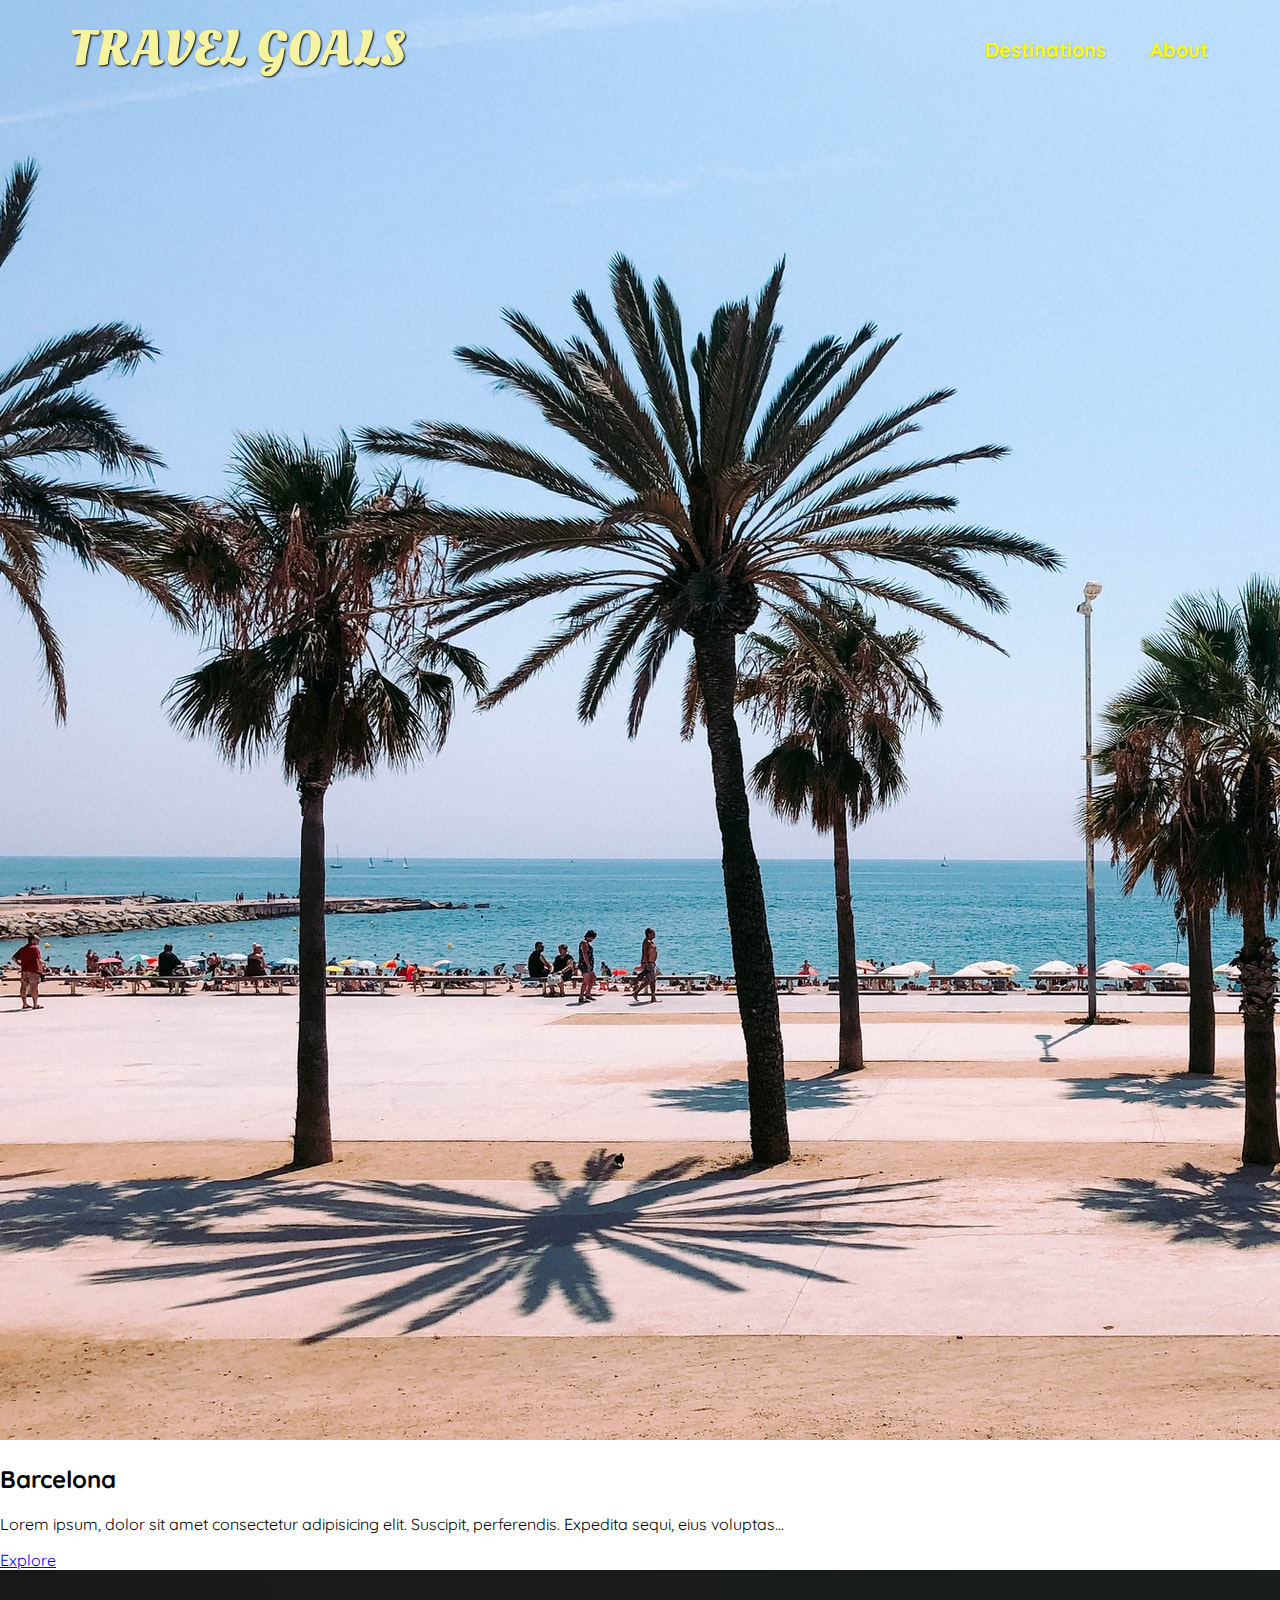
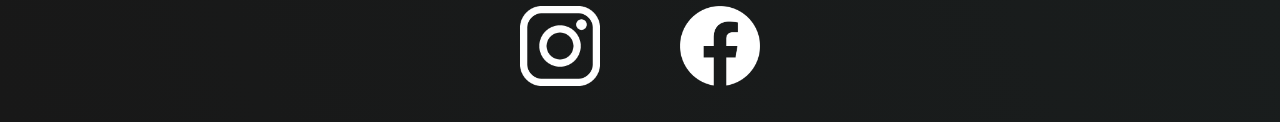
==== places.html @ 4c0e40f1 "[writing code]: adding structure of the card" ====
<!DOCTYPE html>
<html lang="en">
  <head>
    <meta charset="UTF-8" />
    <meta
      name="viewport"
      content="width=device-width, initial-scale=1.0"
      <link
      rel="preconnect"
      href="https://fonts.googleapis.com"
    />
    <link rel="preconnect" href="https://fonts.gstatic.com" crossorigin />
    <link
      href="https://fonts.googleapis.com/css2?family=Oleo+Script:wght@700&family=Quicksand:wght@300;700&family=Raleway:wght@700&display=swap"
      rel="stylesheet"
    />
    <link rel="stylesheet" href="/shared.css" />
    <link rel="stylesheet" href="/places.css" />
    <title>Travel Goals</title>
  </head>
  <body>
    <header>
      <div id="page-logo"><a href="/index.html">Travel Goals</a></div>
      <nav>
        <ul>
          <li><a href="">Destinations</a></li>
          <li><a href="">About</a></li>
        </ul>
      </nav>
    </header>
    <main>
      <ul>
        <li>
          <img src="/images/places/barcelona.jpg" alt="City of Barcelona" />
          <div class="item-content">
            <h2>Barcelona</h2>
            <p>
              Lorem ipsum, dolor sit amet consectetur adipisicing elit.
              Suscipit, perferendis. Expedita sequi, eius voluptas...
            </p>
          </div>
          <div class="actions">
            <a href="https://en.wikipedia.org/wiki/Barcelona" target="_blank"
              >Explore</a
            >
          </div>
        </li>
      </ul>
    </main>
    <footer>
      <ul>
        <li>
          <a href="https://www.instagram.com"
            ><img src="/images/icons/insta.png" alt="Instagram logo"
          /></a>
        </li>
        <li>
          <a href="https://www.facebook.com"
            ><img src="/images/icons/facebook.png" alt="Facebook logo"
          /></a>
        </li>
      </ul>
    </footer>
  </body>
</html>
---- shared.css ----
body {
  font-family: "Quicksand", sans-serif;
  margin: 0;
}

ul {
  list-style: none;
  padding: 0;
  margin: 0;
}

/* Header section start */
header {
  display: flex;
  justify-content: space-between;
  align-items: center;
  padding: 15px 60px;
  position: absolute;
  width: 100%;
  box-sizing: border-box;
}

#page-logo a {
  padding: 10px;
  font-family: "Oleo Script", sans-serif;
  color: rgb(245, 243, 160);
  font-size: 50px;
  text-decoration: none;
  text-transform: uppercase;
  text-shadow: 1px 1px 2px rgb(0, 0, 0);
}

header ul {
  display: flex;
}

header li {
  margin-left: 20px;
}

header a {
  text-decoration: none;
  color: rgb(255, 251, 0);
  font-size: 20px;
  font-weight: bold;
  padding: 12px;
  text-shadow: 1px 1px 2px rgba(0, 0, 0, 0.2);
  border-radius: 6px;
}

header a:hover {
  color: rgb(77, 77, 77);
  background-color: rgb(255, 251, 0);
}
/* Header section end */

/* Footer section start */
footer {
  background: linear-gradient(70deg, rgb(24, 24, 24), rgb(25, 29, 29));
  padding: 36px;
}

footer ul {
  display: flex;
  justify-content: center;
  align-items: center;
  /* padding: 40px; */
}

footer li {
  width: 80px;
  height: 80px;
  margin: 0 40px;
}

footer img {
  width: 100%;
  height: 100%;
}

/* Footer section end */
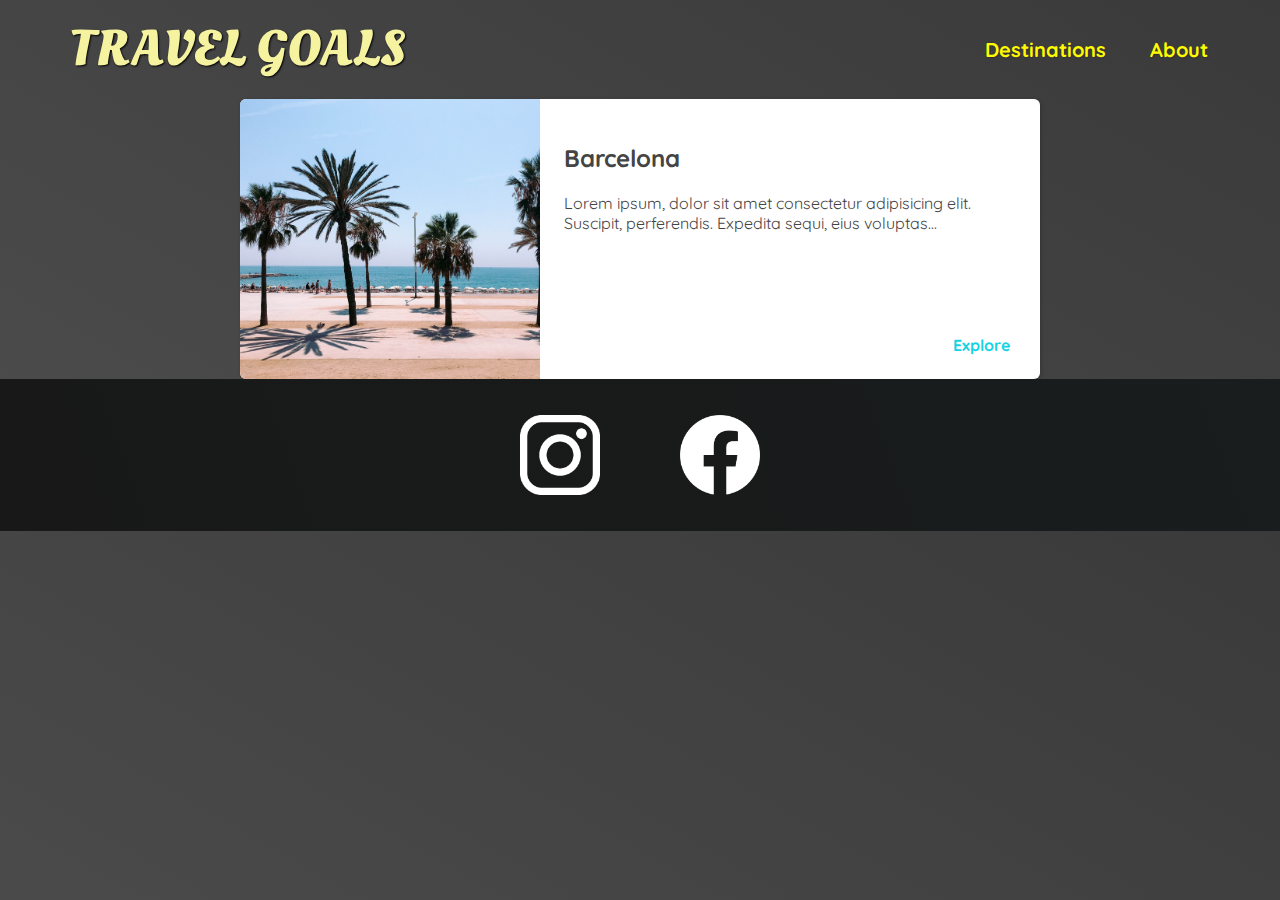
==== commit 1d175801: "[writing code]: styling card" ====
--- a/places.html
+++ b/places.html
@@ -33,16 +33,20 @@
         <li>
           <img src="/images/places/barcelona.jpg" alt="City of Barcelona" />
           <div class="item-content">
-            <h2>Barcelona</h2>
-            <p>
-              Lorem ipsum, dolor sit amet consectetur adipisicing elit.
-              Suscipit, perferendis. Expedita sequi, eius voluptas...
-            </p>
-          </div>
-          <div class="actions">
-            <a href="https://en.wikipedia.org/wiki/Barcelona" target="_blank"
-              >Explore</a
-            >
+            <div>
+              <h2>Barcelona</h2>
+              <p>
+                Lorem ipsum, dolor sit amet consectetur adipisicing elit.
+                Suscipit, perferendis. Expedita sequi, eius voluptas...
+              </p>
+            </div>
+            <div class="actions">
+              <a
+                href="https://en.wikipedia.org/wiki/Barcelona"
+                target="_blank58,58,58"
+                >Explore</a
+              >
+            </div>
           </div>
         </li>
       </ul>
--- a/places.css
+++ b/places.css
@@ -0,0 +1,49 @@
+body {
+  background: linear-gradient(30deg, rgb(77, 77, 77), rgb(58, 58, 58));
+  color: rgb(68, 68, 68);
+}
+
+header {
+  position: static;
+}
+
+main ul {
+  width: 800px;
+  margin: 0 auto;
+}
+
+main li {
+  display: flex;
+  background-color: white;
+  box-shadow: 1px 1px 4px rgba(0, 0, 0, 0.2);
+  border-radius: 6px;
+  overflow: hidden;
+}
+main li img {
+  width: 300px;
+  height: 280px;
+  object-fit: cover;
+}
+
+.item-content {
+  padding: 24px;
+  display: flex;
+  flex-direction: column;
+  justify-content: space-between;
+}
+
+.actions {
+  text-align: right;
+}
+
+.actions a {
+  text-decoration: none;
+  padding: 6px;
+  color: rgb(22, 211, 228);
+  font-weight: bold;
+  border-radius: 5px;
+}
+
+.actions a:hover {
+  background-color: rgb(235, 253, 255);
+}
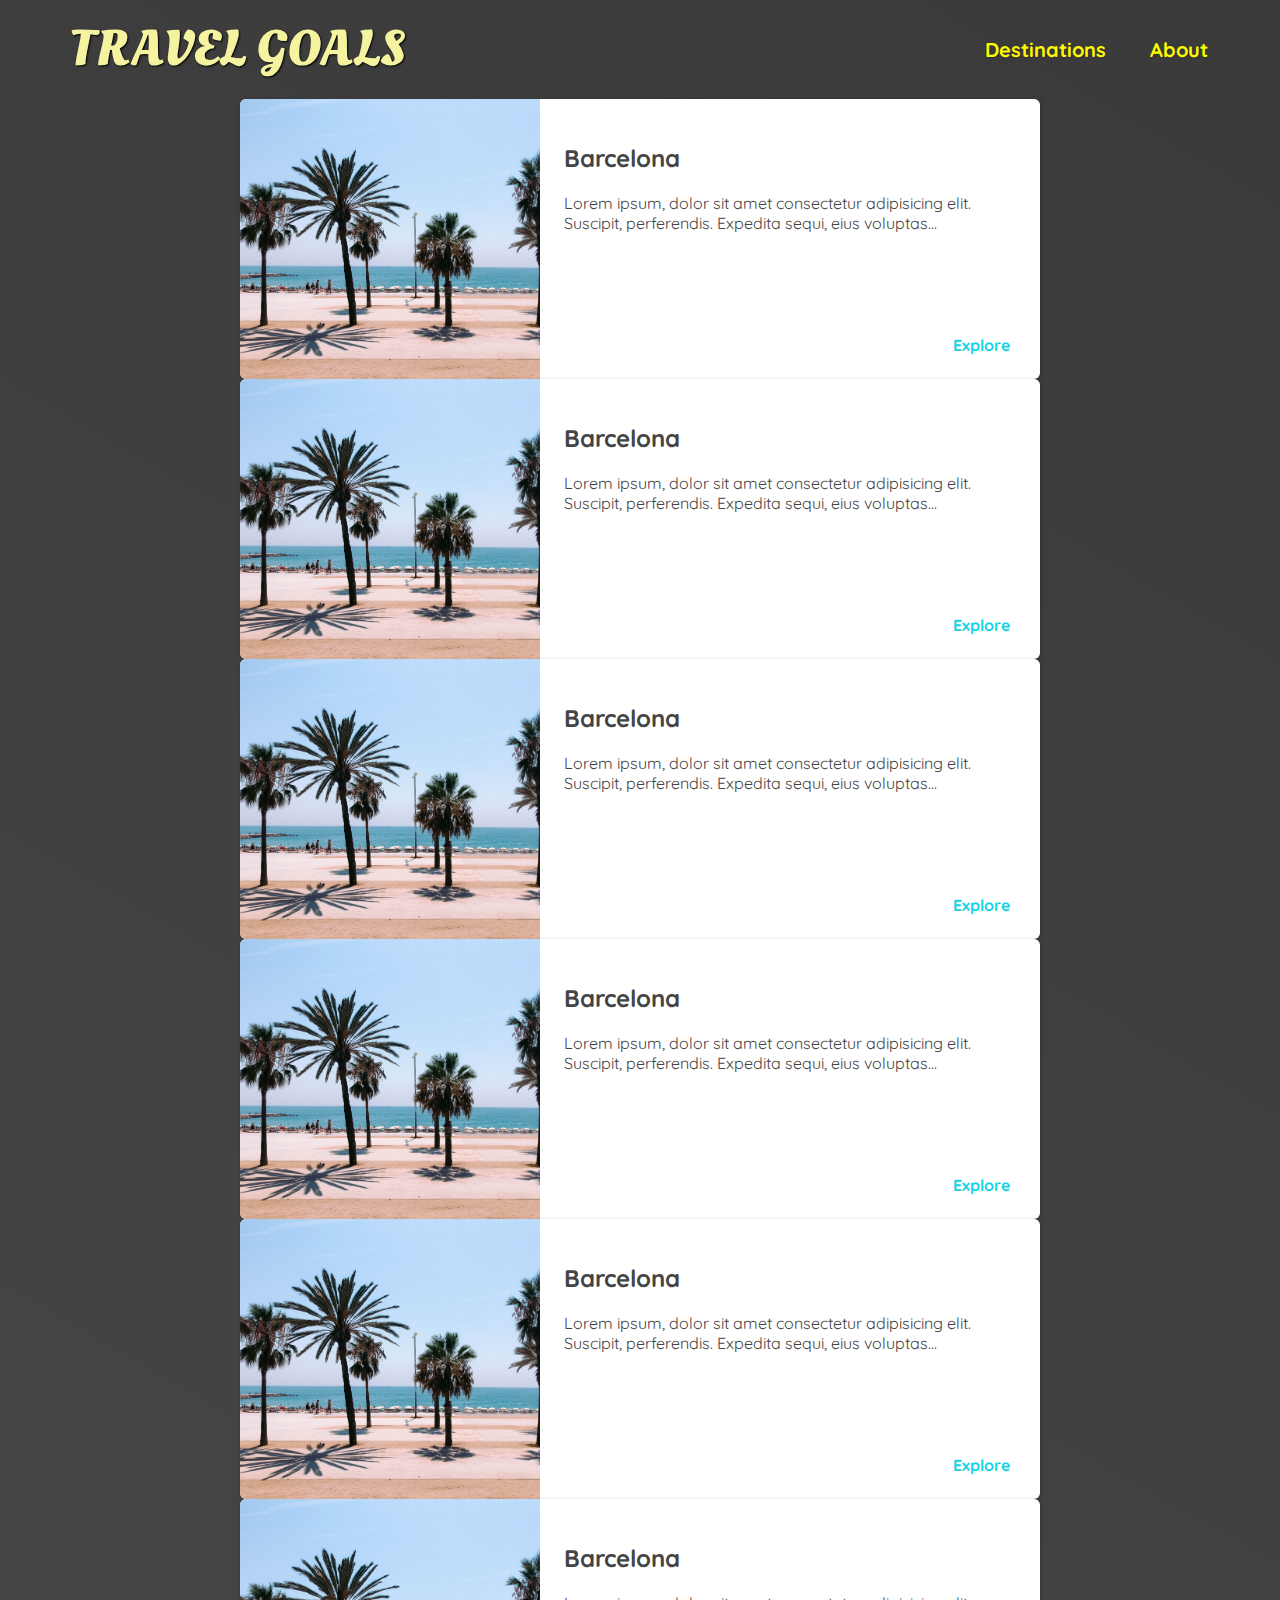
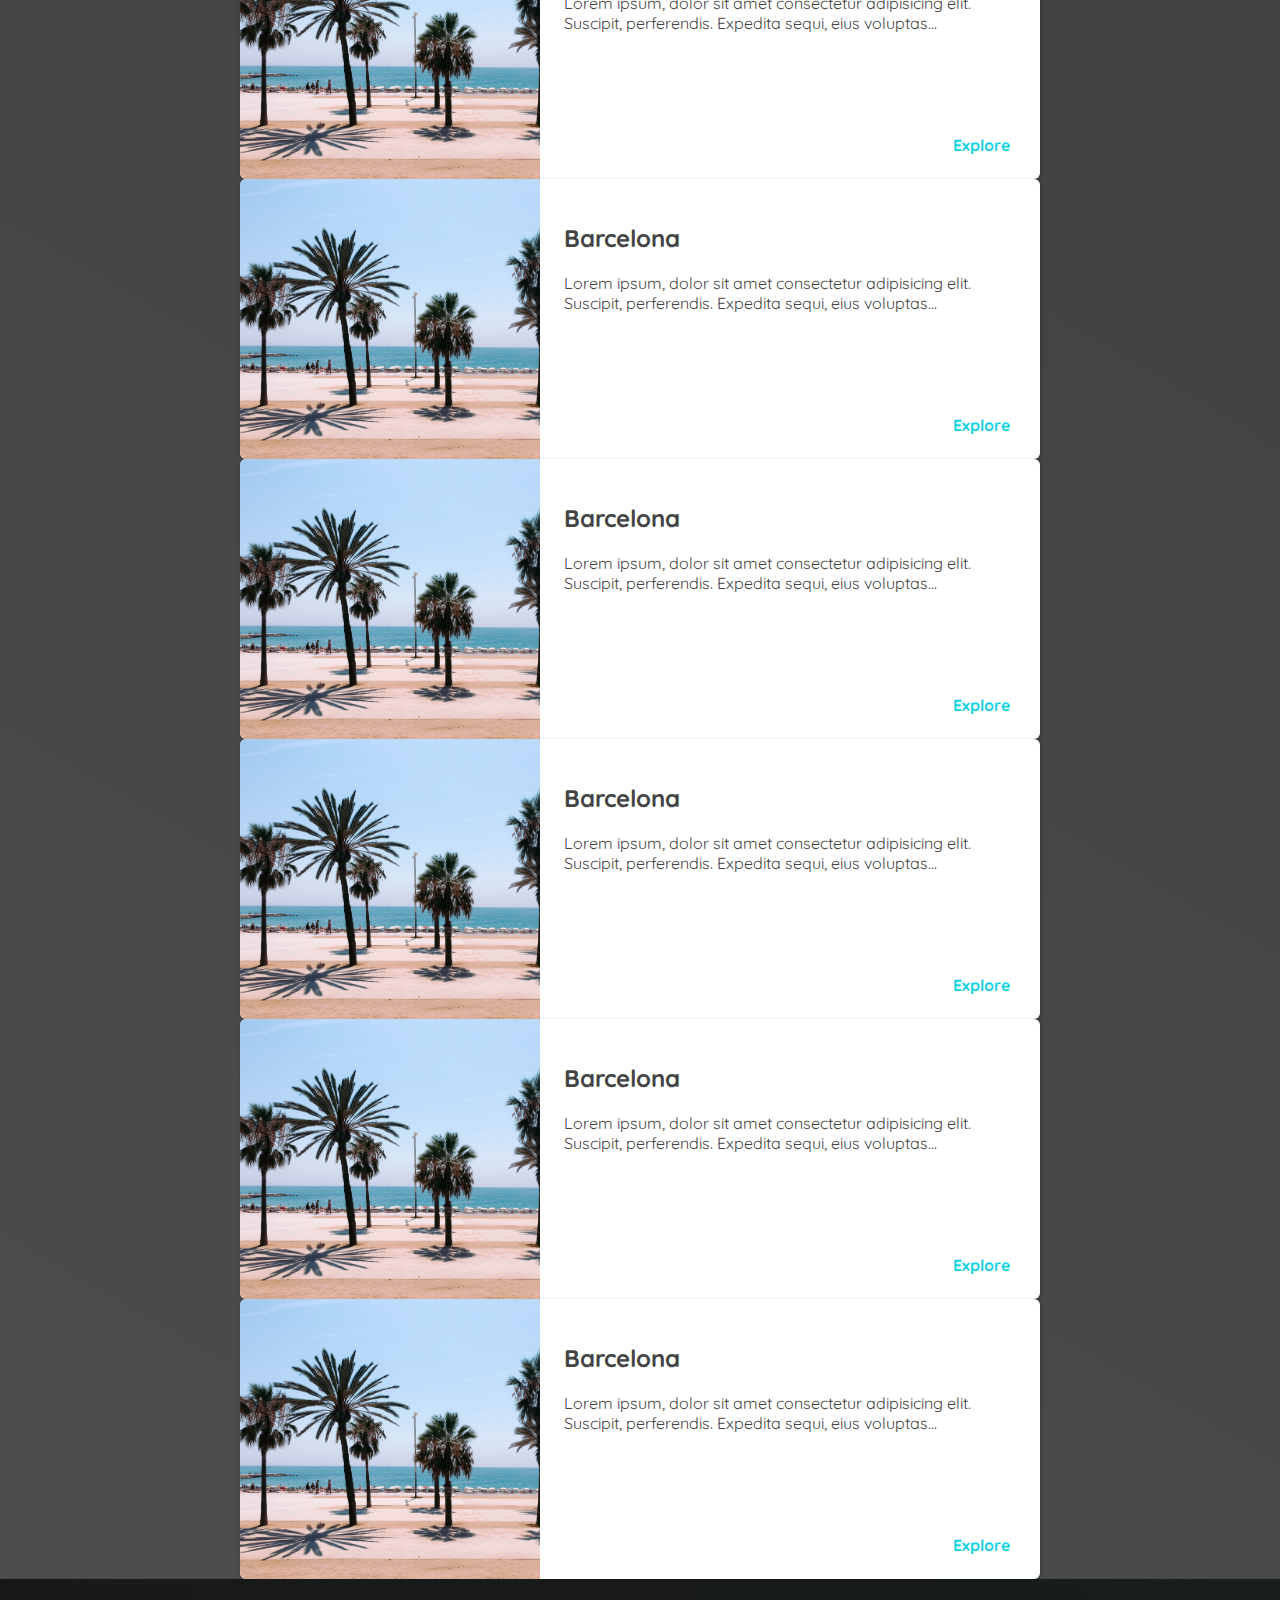
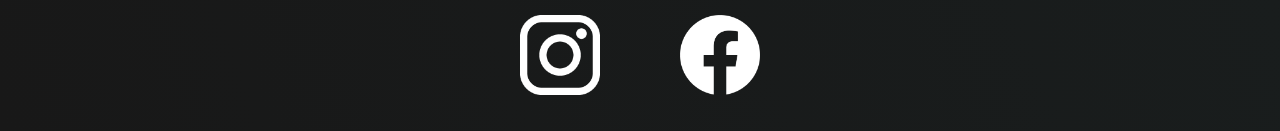
==== commit e47ebcf7: "[writing code]: styling card" ====
--- a/places.html
+++ b/places.html
@@ -49,6 +49,196 @@
             </div>
           </div>
         </li>
+        <li>
+          <img src="/images/places/barcelona.jpg" alt="City of Barcelona" />
+          <div class="item-content">
+            <div>
+              <h2>Barcelona</h2>
+              <p>
+                Lorem ipsum, dolor sit amet consectetur adipisicing elit.
+                Suscipit, perferendis. Expedita sequi, eius voluptas...
+              </p>
+            </div>
+            <div class="actions">
+              <a
+                href="https://en.wikipedia.org/wiki/Barcelona"
+                target="_blank58,58,58"
+                >Explore</a
+              >
+            </div>
+          </div>
+        </li>
+        <li>
+          <img src="/images/places/barcelona.jpg" alt="City of Barcelona" />
+          <div class="item-content">
+            <div>
+              <h2>Barcelona</h2>
+              <p>
+                Lorem ipsum, dolor sit amet consectetur adipisicing elit.
+                Suscipit, perferendis. Expedita sequi, eius voluptas...
+              </p>
+            </div>
+            <div class="actions">
+              <a
+                href="https://en.wikipedia.org/wiki/Barcelona"
+                target="_blank58,58,58"
+                >Explore</a
+              >
+            </div>
+          </div>
+        </li>
+        <li>
+          <img src="/images/places/barcelona.jpg" alt="City of Barcelona" />
+          <div class="item-content">
+            <div>
+              <h2>Barcelona</h2>
+              <p>
+                Lorem ipsum, dolor sit amet consectetur adipisicing elit.
+                Suscipit, perferendis. Expedita sequi, eius voluptas...
+              </p>
+            </div>
+            <div class="actions">
+              <a
+                href="https://en.wikipedia.org/wiki/Barcelona"
+                target="_blank58,58,58"
+                >Explore</a
+              >
+            </div>
+          </div>
+        </li>
+        <li>
+          <img src="/images/places/barcelona.jpg" alt="City of Barcelona" />
+          <div class="item-content">
+            <div>
+              <h2>Barcelona</h2>
+              <p>
+                Lorem ipsum, dolor sit amet consectetur adipisicing elit.
+                Suscipit, perferendis. Expedita sequi, eius voluptas...
+              </p>
+            </div>
+            <div class="actions">
+              <a
+                href="https://en.wikipedia.org/wiki/Barcelona"
+                target="_blank58,58,58"
+                >Explore</a
+              >
+            </div>
+          </div>
+        </li>
+        <li>
+          <img src="/images/places/barcelona.jpg" alt="City of Barcelona" />
+          <div class="item-content">
+            <div>
+              <h2>Barcelona</h2>
+              <p>
+                Lorem ipsum, dolor sit amet consectetur adipisicing elit.
+                Suscipit, perferendis. Expedita sequi, eius voluptas...
+              </p>
+            </div>
+            <div class="actions">
+              <a
+                href="https://en.wikipedia.org/wiki/Barcelona"
+                target="_blank58,58,58"
+                >Explore</a
+              >
+            </div>
+          </div>
+        </li>
+        <li>
+          <img src="/images/places/barcelona.jpg" alt="City of Barcelona" />
+          <div class="item-content">
+            <div>
+              <h2>Barcelona</h2>
+              <p>
+                Lorem ipsum, dolor sit amet consectetur adipisicing elit.
+                Suscipit, perferendis. Expedita sequi, eius voluptas...
+              </p>
+            </div>
+            <div class="actions">
+              <a
+                href="https://en.wikipedia.org/wiki/Barcelona"
+                target="_blank58,58,58"
+                >Explore</a
+              >
+            </div>
+          </div>
+        </li>
+        <li>
+          <img src="/images/places/barcelona.jpg" alt="City of Barcelona" />
+          <div class="item-content">
+            <div>
+              <h2>Barcelona</h2>
+              <p>
+                Lorem ipsum, dolor sit amet consectetur adipisicing elit.
+                Suscipit, perferendis. Expedita sequi, eius voluptas...
+              </p>
+            </div>
+            <div class="actions">
+              <a
+                href="https://en.wikipedia.org/wiki/Barcelona"
+                target="_blank58,58,58"
+                >Explore</a
+              >
+            </div>
+          </div>
+        </li>
+        <li>
+          <img src="/images/places/barcelona.jpg" alt="City of Barcelona" />
+          <div class="item-content">
+            <div>
+              <h2>Barcelona</h2>
+              <p>
+                Lorem ipsum, dolor sit amet consectetur adipisicing elit.
+                Suscipit, perferendis. Expedita sequi, eius voluptas...
+              </p>
+            </div>
+            <div class="actions">
+              <a
+                href="https://en.wikipedia.org/wiki/Barcelona"
+                target="_blank58,58,58"
+                >Explore</a
+              >
+            </div>
+          </div>
+        </li>
+        <li>
+          <img src="/images/places/barcelona.jpg" alt="City of Barcelona" />
+          <div class="item-content">
+            <div>
+              <h2>Barcelona</h2>
+              <p>
+                Lorem ipsum, dolor sit amet consectetur adipisicing elit.
+                Suscipit, perferendis. Expedita sequi, eius voluptas...
+              </p>
+            </div>
+            <div class="actions">
+              <a
+                href="https://en.wikipedia.org/wiki/Barcelona"
+                target="_blank58,58,58"
+                >Explore</a
+              >
+            </div>
+          </div>
+        </li>
+        <li>
+          <img src="/images/places/barcelona.jpg" alt="City of Barcelona" />
+          <div class="item-content">
+            <div>
+              <h2>Barcelona</h2>
+              <p>
+                Lorem ipsum, dolor sit amet consectetur adipisicing elit.
+                Suscipit, perferendis. Expedita sequi, eius voluptas...
+              </p>
+            </div>
+            <div class="actions">
+              <a
+                href="https://en.wikipedia.org/wiki/Barcelona"
+                target="_blank58,58,58"
+                >Explore</a
+              >
+            </div>
+          </div>
+        </li>
       </ul>
     </main>
     <footer>
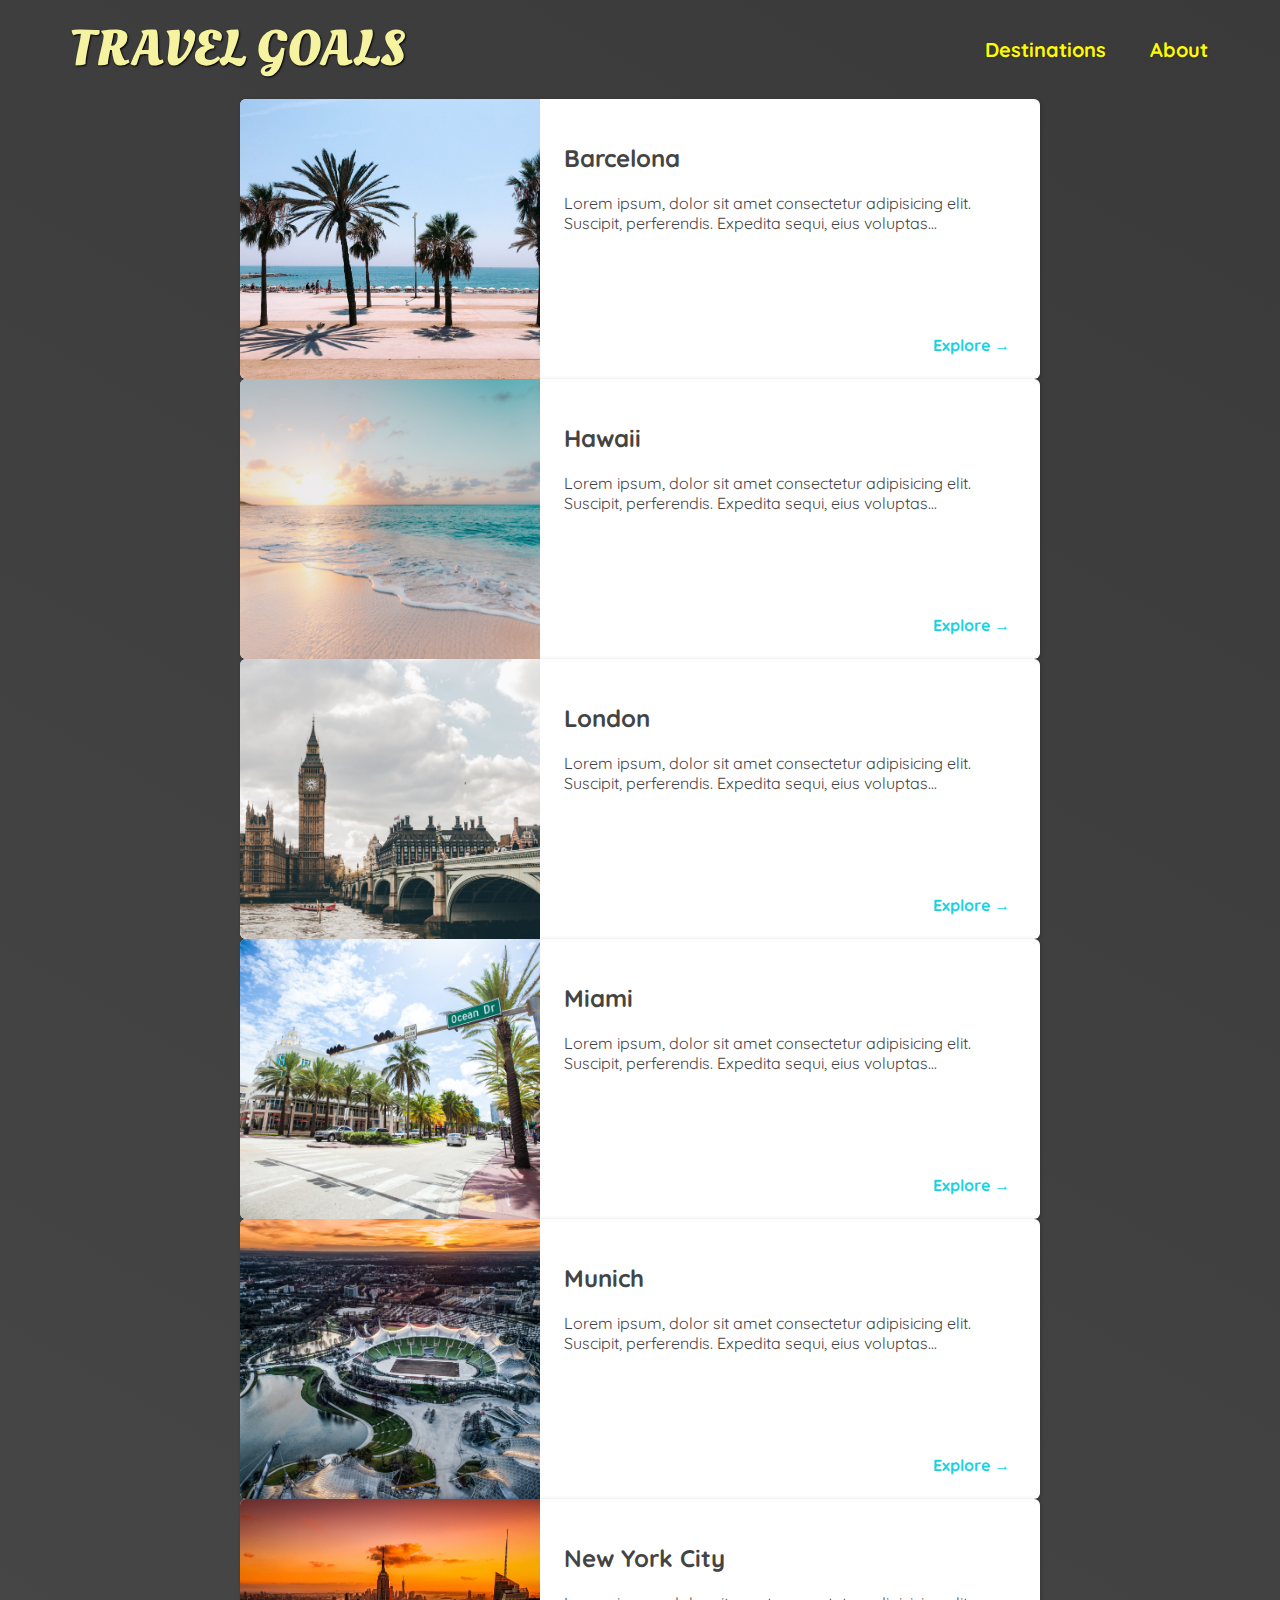
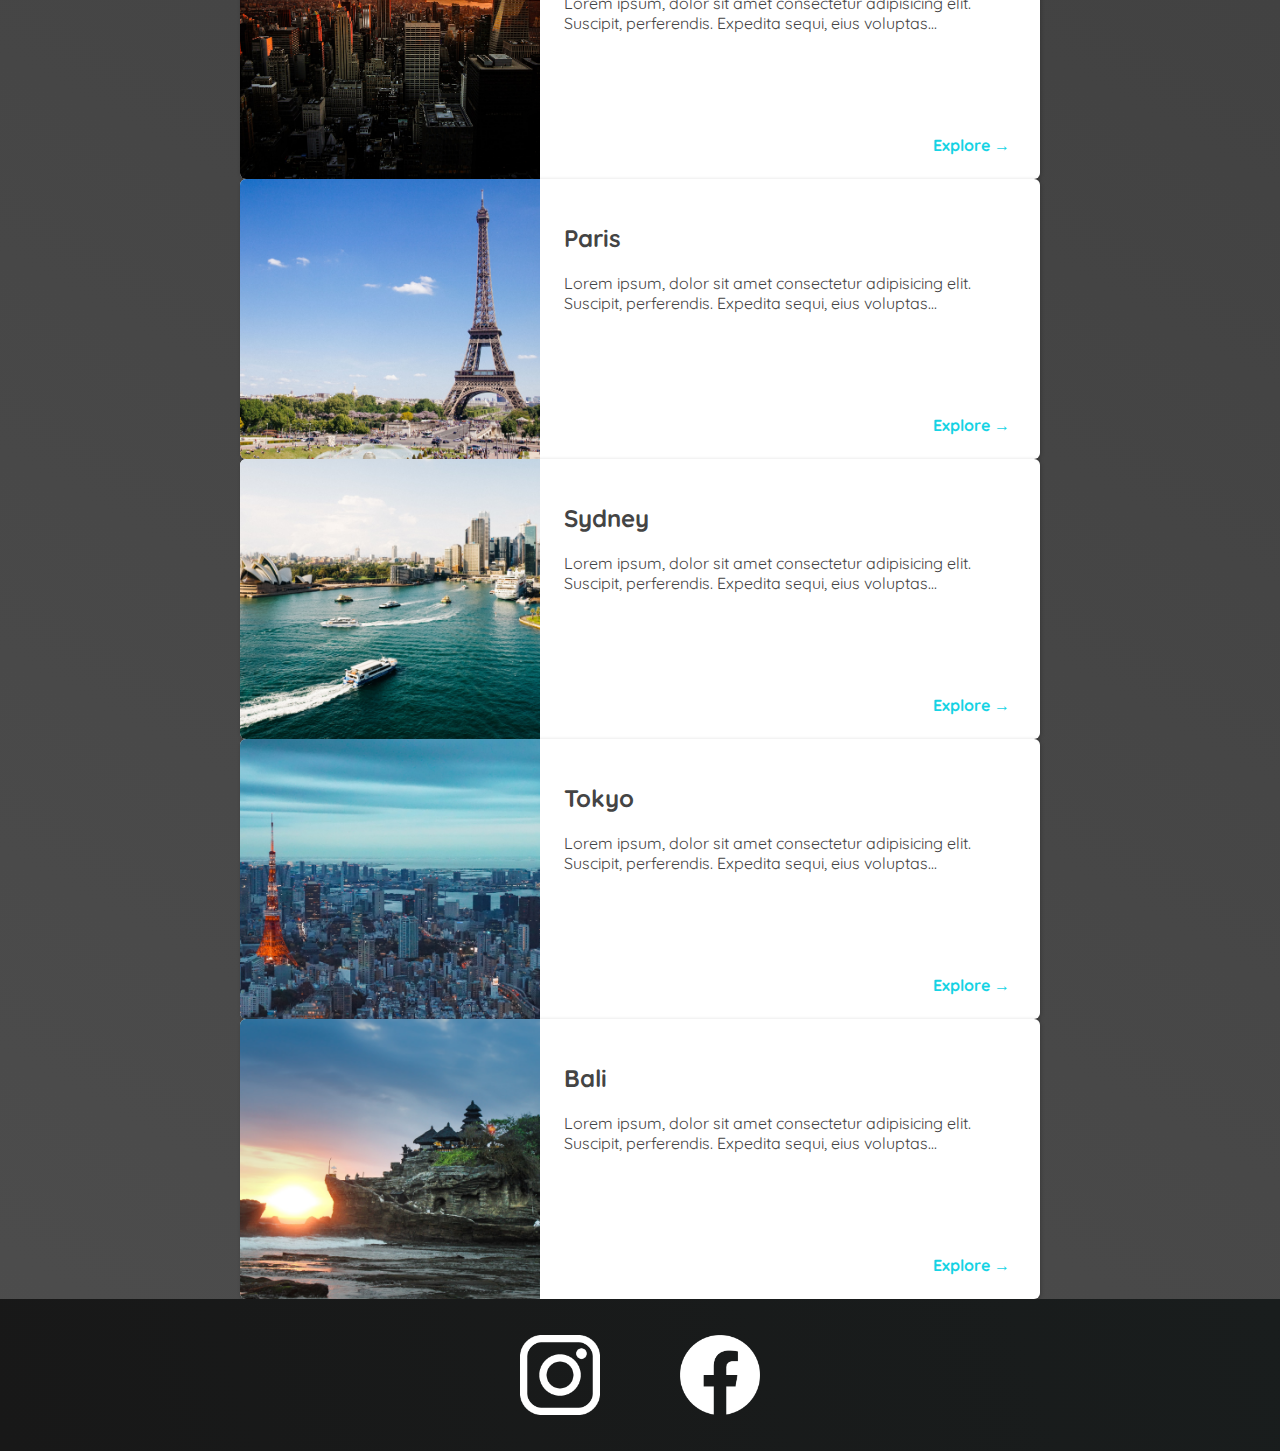
==== commit 5e456741: "added new destinations and arrow element" ====
--- a/places.html
+++ b/places.html
@@ -44,197 +44,181 @@
               <a
                 href="https://en.wikipedia.org/wiki/Barcelona"
                 target="_blank58,58,58"
-                >Explore</a
-              >
-            </div>
-          </div>
-        </li>
-        <li>
-          <img src="/images/places/barcelona.jpg" alt="City of Barcelona" />
-          <div class="item-content">
-            <div>
-              <h2>Barcelona</h2>
-              <p>
-                Lorem ipsum, dolor sit amet consectetur adipisicing elit.
-                Suscipit, perferendis. Expedita sequi, eius voluptas...
-              </p>
-            </div>
-            <div class="actions">
-              <a
-                href="https://en.wikipedia.org/wiki/Barcelona"
-                target="_blank58,58,58"
-                >Explore</a
-              >
-            </div>
-          </div>
-        </li>
-        <li>
-          <img src="/images/places/barcelona.jpg" alt="City of Barcelona" />
-          <div class="item-content">
-            <div>
-              <h2>Barcelona</h2>
-              <p>
-                Lorem ipsum, dolor sit amet consectetur adipisicing elit.
-                Suscipit, perferendis. Expedita sequi, eius voluptas...
-              </p>
-            </div>
-            <div class="actions">
-              <a
-                href="https://en.wikipedia.org/wiki/Barcelona"
-                target="_blank58,58,58"
-                >Explore</a
-              >
-            </div>
-          </div>
-        </li>
-        <li>
-          <img src="/images/places/barcelona.jpg" alt="City of Barcelona" />
-          <div class="item-content">
-            <div>
-              <h2>Barcelona</h2>
-              <p>
-                Lorem ipsum, dolor sit amet consectetur adipisicing elit.
-                Suscipit, perferendis. Expedita sequi, eius voluptas...
-              </p>
-            </div>
-            <div class="actions">
-              <a
-                href="https://en.wikipedia.org/wiki/Barcelona"
-                target="_blank58,58,58"
-                >Explore</a
-              >
-            </div>
-          </div>
-        </li>
-        <li>
-          <img src="/images/places/barcelona.jpg" alt="City of Barcelona" />
-          <div class="item-content">
-            <div>
-              <h2>Barcelona</h2>
-              <p>
-                Lorem ipsum, dolor sit amet consectetur adipisicing elit.
-                Suscipit, perferendis. Expedita sequi, eius voluptas...
-              </p>
-            </div>
-            <div class="actions">
-              <a
-                href="https://en.wikipedia.org/wiki/Barcelona"
-                target="_blank58,58,58"
-                >Explore</a
-              >
-            </div>
-          </div>
-        </li>
-        <li>
-          <img src="/images/places/barcelona.jpg" alt="City of Barcelona" />
-          <div class="item-content">
-            <div>
-              <h2>Barcelona</h2>
-              <p>
-                Lorem ipsum, dolor sit amet consectetur adipisicing elit.
-                Suscipit, perferendis. Expedita sequi, eius voluptas...
-              </p>
-            </div>
-            <div class="actions">
-              <a
-                href="https://en.wikipedia.org/wiki/Barcelona"
-                target="_blank58,58,58"
-                >Explore</a
-              >
-            </div>
-          </div>
-        </li>
-        <li>
-          <img src="/images/places/barcelona.jpg" alt="City of Barcelona" />
-          <div class="item-content">
-            <div>
-              <h2>Barcelona</h2>
-              <p>
-                Lorem ipsum, dolor sit amet consectetur adipisicing elit.
-                Suscipit, perferendis. Expedita sequi, eius voluptas...
-              </p>
-            </div>
-            <div class="actions">
-              <a
-                href="https://en.wikipedia.org/wiki/Barcelona"
-                target="_blank58,58,58"
-                >Explore</a
-              >
-            </div>
-          </div>
-        </li>
-        <li>
-          <img src="/images/places/barcelona.jpg" alt="City of Barcelona" />
-          <div class="item-content">
-            <div>
-              <h2>Barcelona</h2>
-              <p>
-                Lorem ipsum, dolor sit amet consectetur adipisicing elit.
-                Suscipit, perferendis. Expedita sequi, eius voluptas...
-              </p>
-            </div>
-            <div class="actions">
-              <a
-                href="https://en.wikipedia.org/wiki/Barcelona"
-                target="_blank58,58,58"
-                >Explore</a
-              >
-            </div>
-          </div>
-        </li>
-        <li>
-          <img src="/images/places/barcelona.jpg" alt="City of Barcelona" />
-          <div class="item-content">
-            <div>
-              <h2>Barcelona</h2>
-              <p>
-                Lorem ipsum, dolor sit amet consectetur adipisicing elit.
-                Suscipit, perferendis. Expedita sequi, eius voluptas...
-              </p>
-            </div>
-            <div class="actions">
-              <a
-                href="https://en.wikipedia.org/wiki/Barcelona"
-                target="_blank58,58,58"
-                >Explore</a
-              >
-            </div>
-          </div>
-        </li>
-        <li>
-          <img src="/images/places/barcelona.jpg" alt="City of Barcelona" />
-          <div class="item-content">
-            <div>
-              <h2>Barcelona</h2>
-              <p>
-                Lorem ipsum, dolor sit amet consectetur adipisicing elit.
-                Suscipit, perferendis. Expedita sequi, eius voluptas...
-              </p>
-            </div>
-            <div class="actions">
-              <a
-                href="https://en.wikipedia.org/wiki/Barcelona"
-                target="_blank58,58,58"
-                >Explore</a
-              >
-            </div>
-          </div>
-        </li>
-        <li>
-          <img src="/images/places/barcelona.jpg" alt="City of Barcelona" />
-          <div class="item-content">
-            <div>
-              <h2>Barcelona</h2>
-              <p>
-                Lorem ipsum, dolor sit amet consectetur adipisicing elit.
-                Suscipit, perferendis. Expedita sequi, eius voluptas...
-              </p>
-            </div>
-            <div class="actions">
-              <a
-                href="https://en.wikipedia.org/wiki/Barcelona"
-                target="_blank58,58,58"
-                >Explore</a
+                >Explore &#x2192</a
+              >
+            </div>
+          </div>
+        </li>
+        <li>
+          <img src="/images/places/hawaii.jpg" alt="Hawaii beach" />
+          <div class="item-content">
+            <div>
+              <h2>Hawaii</h2>
+              <p>
+                Lorem ipsum, dolor sit amet consectetur adipisicing elit.
+                Suscipit, perferendis. Expedita sequi, eius voluptas...
+              </p>
+            </div>
+            <div class="actions">
+              <a
+                href="https://en.wikipedia.org/wiki/Hawaii"
+                target="_blank58,58,58"
+                >Explore &#x2192</a
+              >
+            </div>
+          </div>
+        </li>
+        <li>
+          <img src="/images/places/london.jpg" alt="London city" />
+          <div class="item-content">
+            <div>
+              <h2>London</h2>
+              <p>
+                Lorem ipsum, dolor sit amet consectetur adipisicing elit.
+                Suscipit, perferendis. Expedita sequi, eius voluptas...
+              </p>
+            </div>
+            <div class="actions">
+              <a
+                href="https://en.wikipedia.org/wiki/London"
+                target="_blank58,58,58"
+                >Explore &#x2192</a
+              >
+            </div>
+          </div>
+        </li>
+        <li>
+          <img src="/images/places/miami.jpg" alt="Miami streets" />
+          <div class="item-content">
+            <div>
+              <h2>Miami</h2>
+              <p>
+                Lorem ipsum, dolor sit amet consectetur adipisicing elit.
+                Suscipit, perferendis. Expedita sequi, eius voluptas...
+              </p>
+            </div>
+            <div class="actions">
+              <a
+                href="https://en.wikipedia.org/wiki/Miami"
+                target="_blank58,58,58"
+                >Explore &#x2192</a
+              >
+            </div>
+          </div>
+        </li>
+        <li>
+          <img src="/images/places/munich.jpg" alt="Munich football stadium" />
+          <div class="item-content">
+            <div>
+              <h2>Munich</h2>
+              <p>
+                Lorem ipsum, dolor sit amet consectetur adipisicing elit.
+                Suscipit, perferendis. Expedita sequi, eius voluptas...
+              </p>
+            </div>
+            <div class="actions">
+              <a
+                href="https://en.wikipedia.org/wiki/Munich"
+                target="_blank58,58,58"
+                >Explore &#x2192</a
+              >
+            </div>
+          </div>
+        </li>
+        <li>
+          <img
+            src="/images/places/new-york-city.jpg"
+            alt="New Yoy City skyline"
+          />
+          <div class="item-content">
+            <div>
+              <h2>New York City</h2>
+              <p>
+                Lorem ipsum, dolor sit amet consectetur adipisicing elit.
+                Suscipit, perferendis. Expedita sequi, eius voluptas...
+              </p>
+            </div>
+            <div class="actions">
+              <a
+                href="https://en.wikipedia.org/wiki/New_York_City"
+                target="_blank58,58,58"
+                >Explore &#x2192</a
+              >
+            </div>
+          </div>
+        </li>
+        <li>
+          <img src="/images/places/paris.jpg" alt="Paris city" />
+          <div class="item-content">
+            <div>
+              <h2>Paris</h2>
+              <p>
+                Lorem ipsum, dolor sit amet consectetur adipisicing elit.
+                Suscipit, perferendis. Expedita sequi, eius voluptas...
+              </p>
+            </div>
+            <div class="actions">
+              <a
+                href="https://en.wikipedia.org/wiki/Paris"
+                target="_blank58,58,58"
+                >Explore &#x2192</a
+              >
+            </div>
+          </div>
+        </li>
+        <li>
+          <img src="/images/places/sydney.jpg" alt="Sydney beach" />
+          <div class="item-content">
+            <div>
+              <h2>Sydney</h2>
+              <p>
+                Lorem ipsum, dolor sit amet consectetur adipisicing elit.
+                Suscipit, perferendis. Expedita sequi, eius voluptas...
+              </p>
+            </div>
+            <div class="actions">
+              <a
+                href="https://en.wikipedia.org/wiki/Sydney"
+                target="_blank58,58,58"
+                >Explore &#x2192</a
+              >
+            </div>
+          </div>
+        </li>
+        <li>
+          <img src="/images/places/tokyo.jpg" alt="Tokyo skyline" />
+          <div class="item-content">
+            <div>
+              <h2>Tokyo</h2>
+              <p>
+                Lorem ipsum, dolor sit amet consectetur adipisicing elit.
+                Suscipit, perferendis. Expedita sequi, eius voluptas...
+              </p>
+            </div>
+            <div class="actions">
+              <a
+                href="https://en.wikipedia.org/wiki/Tokyo"
+                target="_blank58,58,58"
+                >Explore &#x2192</a
+              >
+            </div>
+          </div>
+        </li>
+        <li>
+          <img src="/images/places/bali.jpg" alt="Bali beach" />
+          <div class="item-content">
+            <div>
+              <h2>Bali</h2>
+              <p>
+                Lorem ipsum, dolor sit amet consectetur adipisicing elit.
+                Suscipit, perferendis. Expedita sequi, eius voluptas...
+              </p>
+            </div>
+            <div class="actions">
+              <a
+                href="https://en.wikipedia.org/wiki/Bali"
+                target="_blank58,58,58"
+                >Explore &#x2192</a
               >
             </div>
           </div>
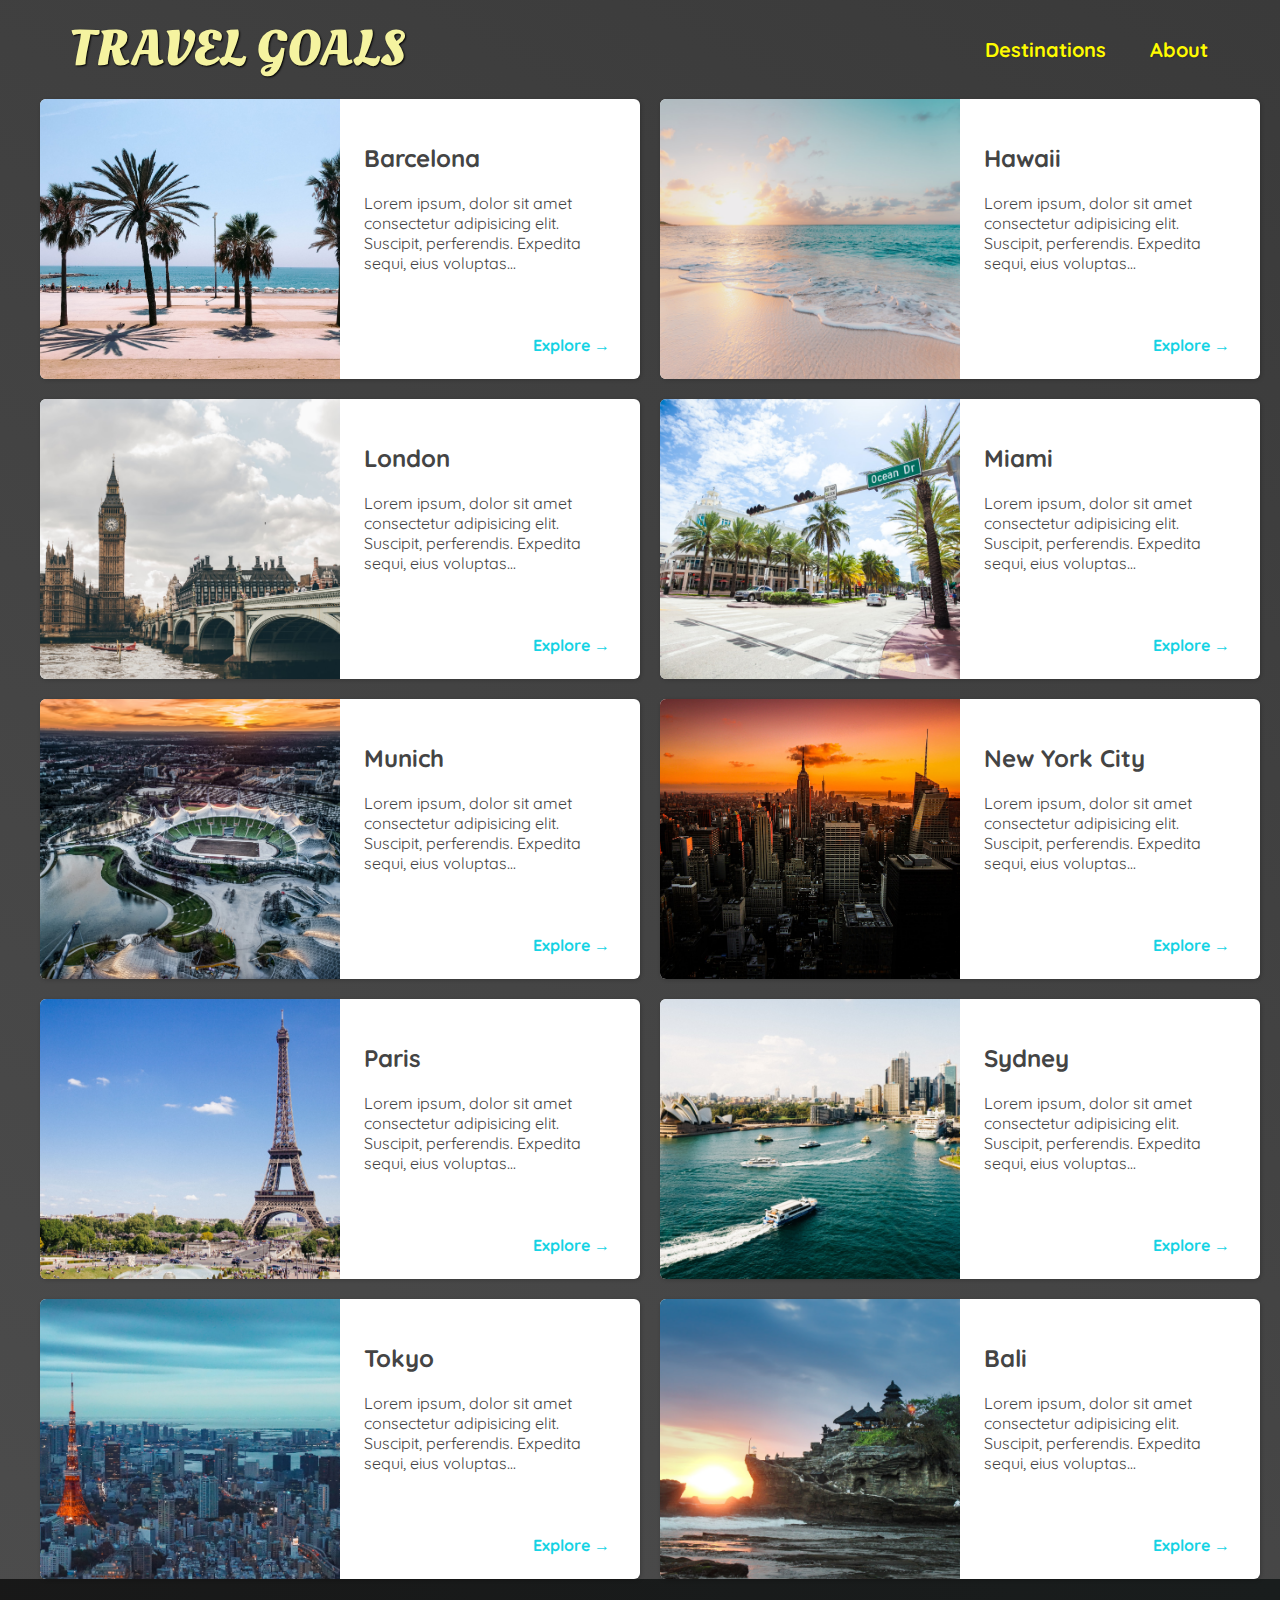
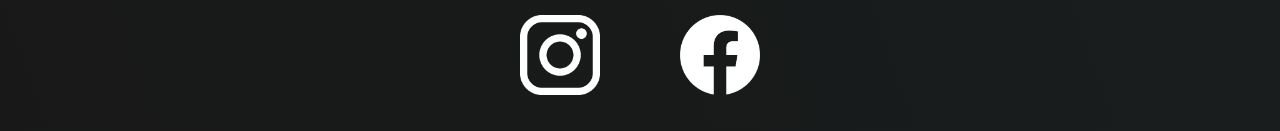
==== commit 31758f03: "[writing code]: changing width li element setting grid to the ul element" ====
--- a/places.html
+++ b/places.html
@@ -44,8 +44,7 @@
               <a
                 href="https://en.wikipedia.org/wiki/Barcelona"
                 target="_blank58,58,58"
-                >Explore &#x2192</a
-              >
+                >Explore &#x2192</a>
             </div>
           </div>
         </li>
--- a/places.css
+++ b/places.css
@@ -8,8 +8,11 @@
 }
 
 main ul {
-  width: 800px;
+  width: 1200px;
   margin: 0 auto;
+  display: grid;
+  grid-template-columns: 1fr 1fr;
+  gap: 20px;
 }
 
 main li {
@@ -18,6 +21,7 @@
   box-shadow: 1px 1px 4px rgba(0, 0, 0, 0.2);
   border-radius: 6px;
   overflow: hidden;
+  width: 600px;
 }
 main li img {
   width: 300px;
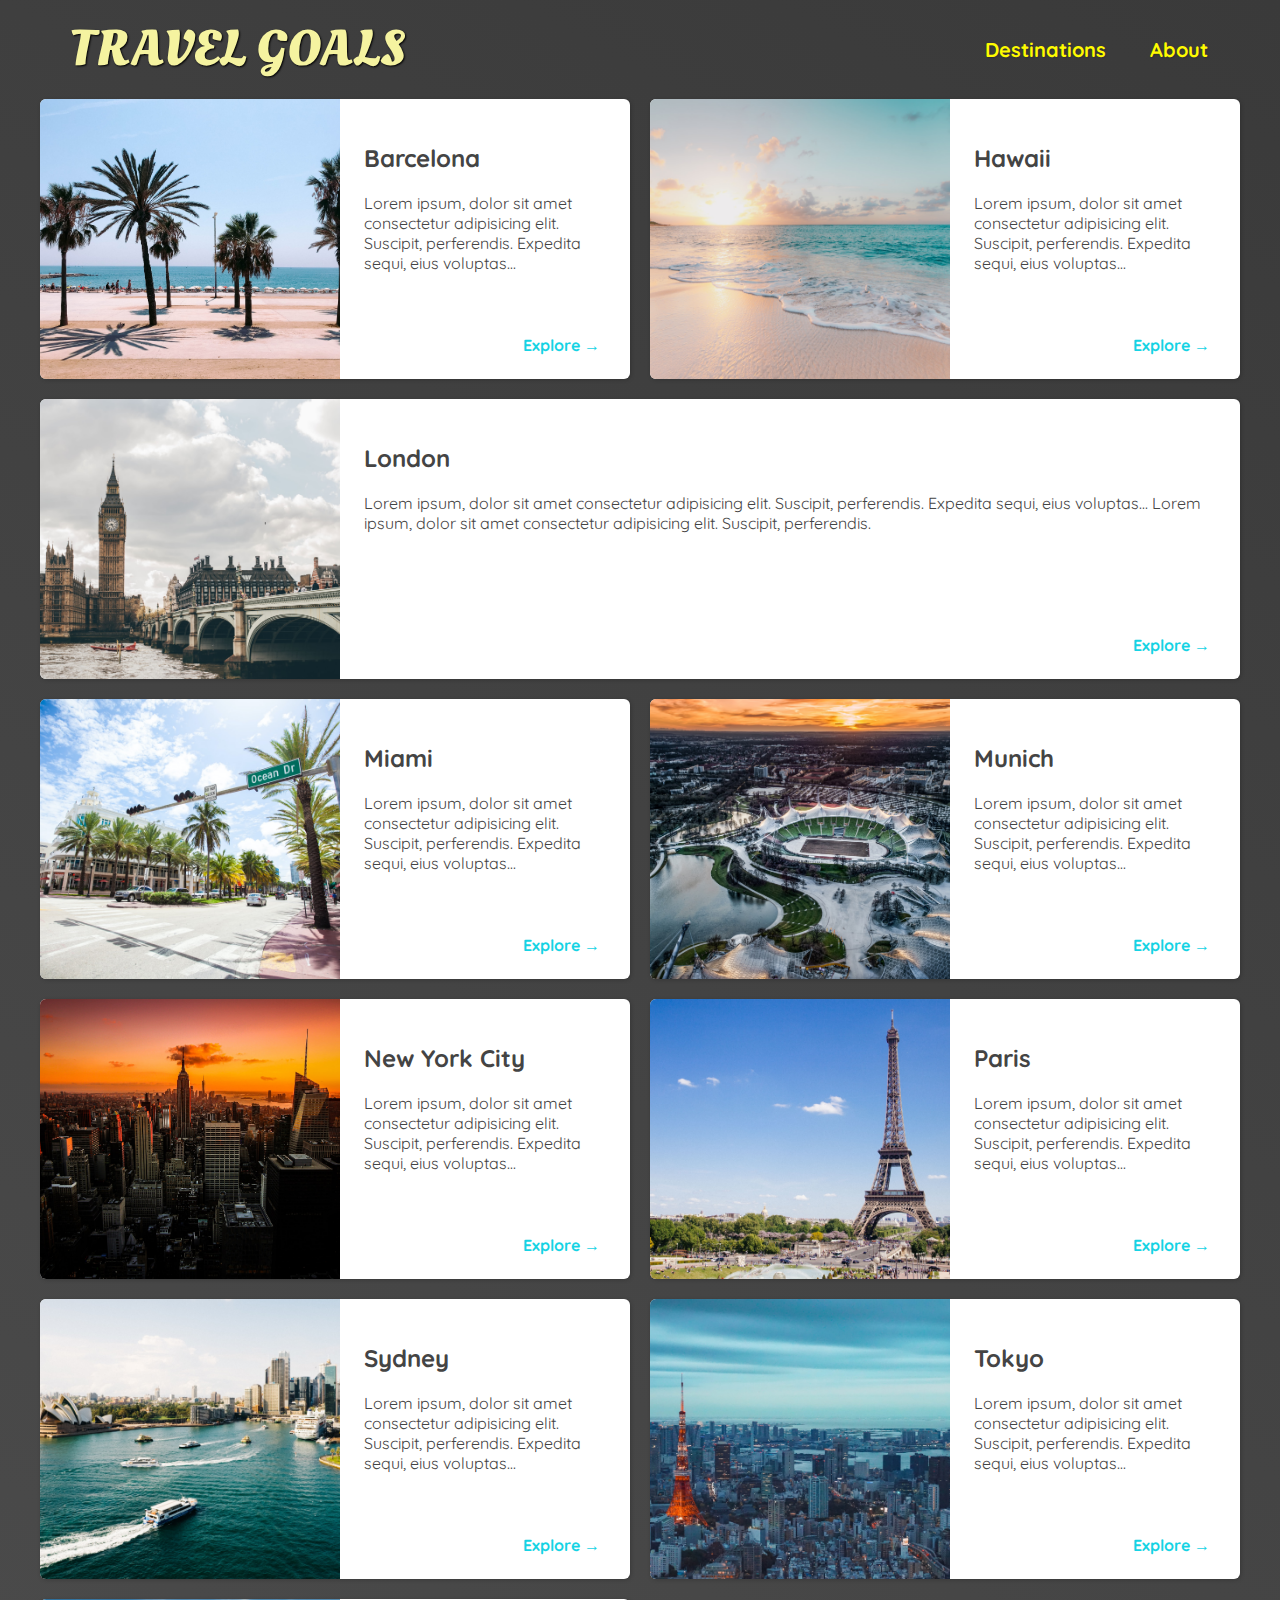
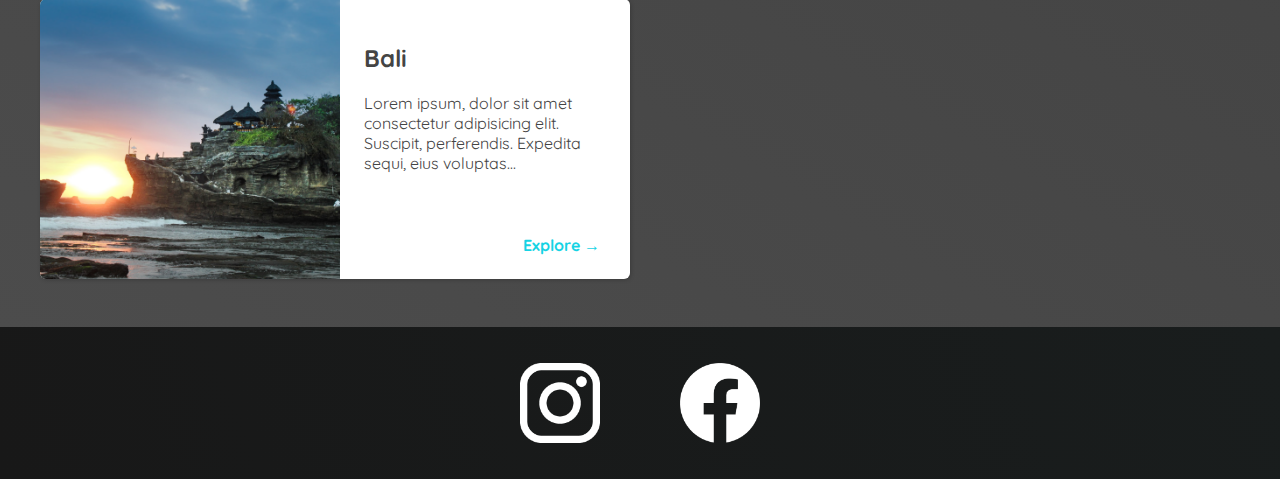
==== commit 3881295a: "[refactor code]: finish styling main element" ====
--- a/places.html
+++ b/places.html
@@ -37,7 +37,7 @@
               <h2>Barcelona</h2>
               <p>
                 Lorem ipsum, dolor sit amet consectetur adipisicing elit.
-                Suscipit, perferendis. Expedita sequi, eius voluptas...
+                Suscipit, perferendis. Expedita sequi, eius voluptas... 
               </p>
             </div>
             <div class="actions">
@@ -74,7 +74,8 @@
               <h2>London</h2>
               <p>
                 Lorem ipsum, dolor sit amet consectetur adipisicing elit.
-                Suscipit, perferendis. Expedita sequi, eius voluptas...
+                Suscipit, perferendis. Expedita sequi, eius voluptas... Lorem ipsum, dolor sit amet consectetur adipisicing elit.
+                Suscipit, perferendis.
               </p>
             </div>
             <div class="actions">
--- a/places.css
+++ b/places.css
@@ -9,10 +9,15 @@
 
 main ul {
   width: 1200px;
-  margin: 0 auto;
+  margin: 0 auto 48px auto;
   display: grid;
   grid-template-columns: 1fr 1fr;
-  gap: 20px;
+  gap: 20px 20px;
+}
+
+li:nth-of-type(3) {
+  width: 100%;
+  grid-column: 1 / span 2;
 }
 
 main li {
@@ -21,8 +26,8 @@
   box-shadow: 1px 1px 4px rgba(0, 0, 0, 0.2);
   border-radius: 6px;
   overflow: hidden;
-  width: 600px;
 }
+
 main li img {
   width: 300px;
   height: 280px;
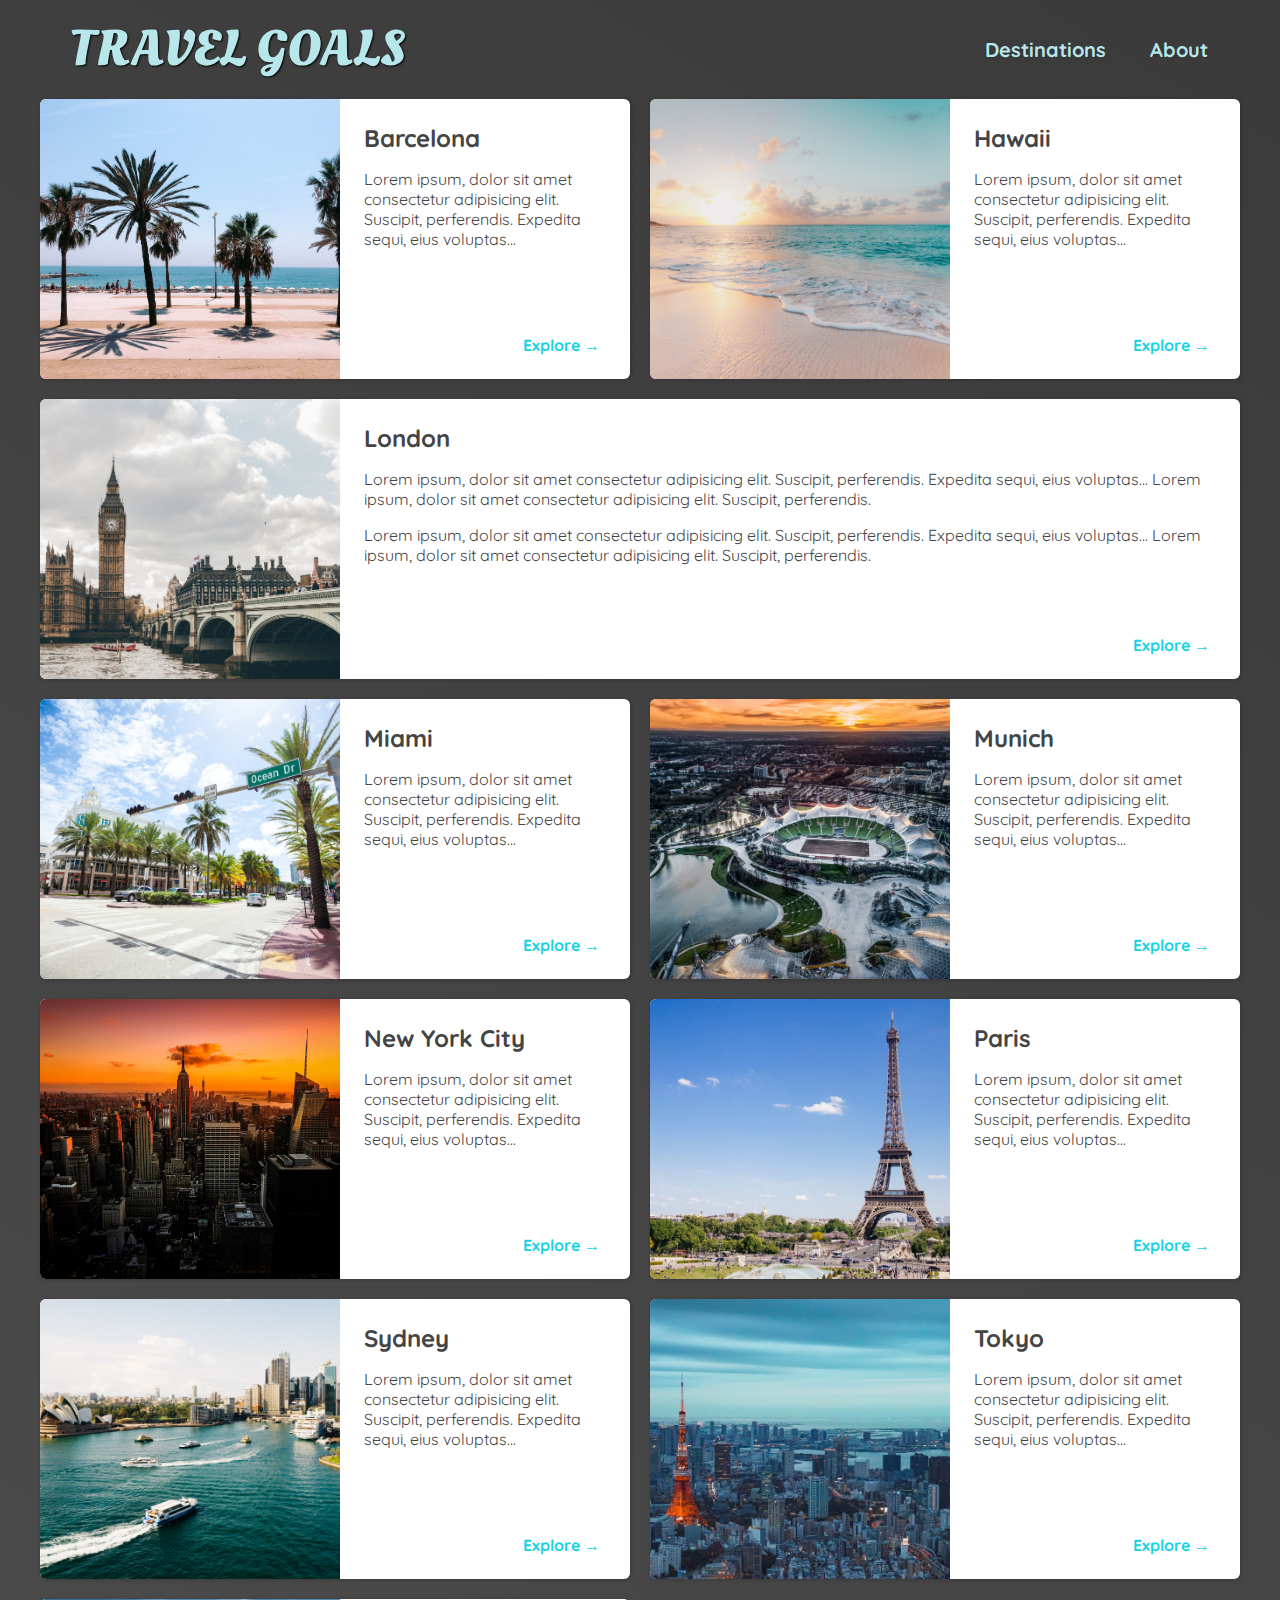
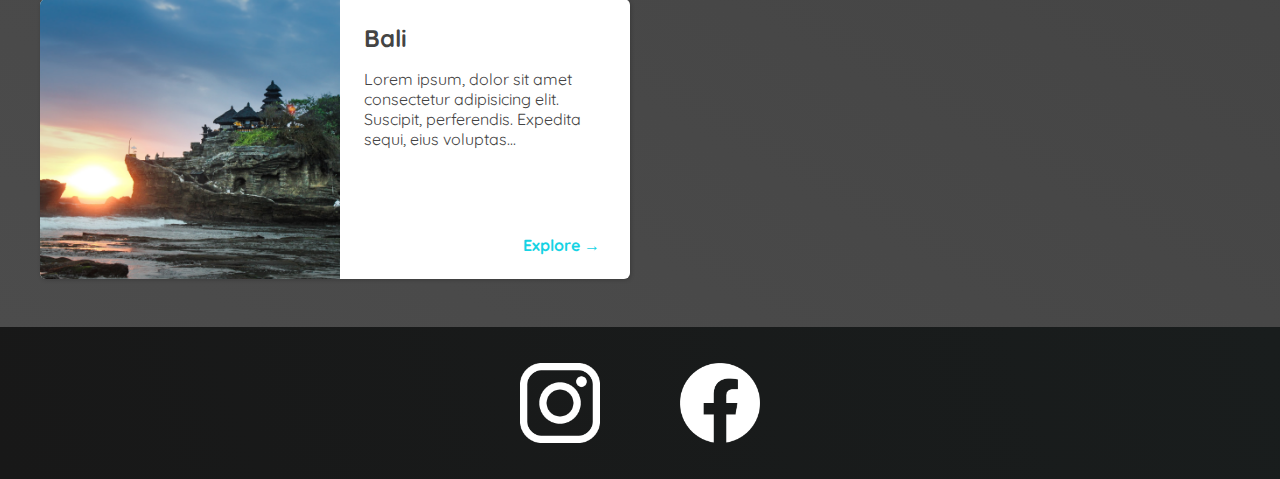
==== commit f20c8ea8: "[writing  code]: finished the styling of the discover places section" ====
--- a/places.html
+++ b/places.html
@@ -37,14 +37,11 @@
               <h2>Barcelona</h2>
               <p>
                 Lorem ipsum, dolor sit amet consectetur adipisicing elit.
-                Suscipit, perferendis. Expedita sequi, eius voluptas... 
-              </p>
-            </div>
-            <div class="actions">
-              <a
-                href="https://en.wikipedia.org/wiki/Barcelona"
-                target="_blank58,58,58"
-                >Explore &#x2192</a>
+                Suscipit, perferendis. Expedita sequi, eius voluptas...
+              </p>
+            </div>
+            <div class="actions">
+              <a href="https://en.wikipedia.org/wiki/Barcelona" target="_blank">Explore &#x2192</a>
             </div>
           </div>
         </li>
@@ -61,7 +58,7 @@
             <div class="actions">
               <a
                 href="https://en.wikipedia.org/wiki/Hawaii"
-                target="_blank58,58,58"
+                target="_blank"
                 >Explore &#x2192</a
               >
             </div>
@@ -74,14 +71,17 @@
               <h2>London</h2>
               <p>
                 Lorem ipsum, dolor sit amet consectetur adipisicing elit.
-                Suscipit, perferendis. Expedita sequi, eius voluptas... Lorem ipsum, dolor sit amet consectetur adipisicing elit.
-                Suscipit, perferendis.
+                Suscipit, perferendis. Expedita sequi, eius voluptas... Lorem ipsum, dolor sit amet consectetur adipisicing elit. Suscipit, perferendis.
+              </p>
+              <p>
+                Lorem ipsum, dolor sit amet consectetur adipisicing elit.
+                Suscipit, perferendis. Expedita sequi, eius voluptas... Lorem ipsum, dolor sit amet consectetur adipisicing elit. Suscipit, perferendis.
               </p>
             </div>
             <div class="actions">
               <a
                 href="https://en.wikipedia.org/wiki/London"
-                target="_blank58,58,58"
+                target="_blank"
                 >Explore &#x2192</a
               >
             </div>
@@ -100,7 +100,7 @@
             <div class="actions">
               <a
                 href="https://en.wikipedia.org/wiki/Miami"
-                target="_blank58,58,58"
+                target="_blank"
                 >Explore &#x2192</a
               >
             </div>
@@ -119,7 +119,7 @@
             <div class="actions">
               <a
                 href="https://en.wikipedia.org/wiki/Munich"
-                target="_blank58,58,58"
+                target="_blank"
                 >Explore &#x2192</a
               >
             </div>
@@ -141,7 +141,7 @@
             <div class="actions">
               <a
                 href="https://en.wikipedia.org/wiki/New_York_City"
-                target="_blank58,58,58"
+                target="_blank"
                 >Explore &#x2192</a
               >
             </div>
@@ -160,7 +160,7 @@
             <div class="actions">
               <a
                 href="https://en.wikipedia.org/wiki/Paris"
-                target="_blank58,58,58"
+                target="_blank"
                 >Explore &#x2192</a
               >
             </div>
@@ -179,7 +179,7 @@
             <div class="actions">
               <a
                 href="https://en.wikipedia.org/wiki/Sydney"
-                target="_blank58,58,58"
+                target="_blank"
                 >Explore &#x2192</a
               >
             </div>
@@ -198,7 +198,7 @@
             <div class="actions">
               <a
                 href="https://en.wikipedia.org/wiki/Tokyo"
-                target="_blank58,58,58"
+                target="_blank"
                 >Explore &#x2192</a
               >
             </div>
@@ -217,7 +217,7 @@
             <div class="actions">
               <a
                 href="https://en.wikipedia.org/wiki/Bali"
-                target="_blank58,58,58"
+                target="_blank"
                 >Explore &#x2192</a
               >
             </div>
--- a/shared.css
+++ b/shared.css
@@ -48,7 +48,7 @@
   border-radius: 6px;
 }
 
-header a:hover {
+header nav a:hover {
   color: rgb(77, 77, 77);
   background-color: rgb(255, 251, 0);
 }
--- a/places.css
+++ b/places.css
@@ -1,12 +1,23 @@
 body {
   background: linear-gradient(30deg, rgb(77, 77, 77), rgb(58, 58, 58));
   color: rgb(68, 68, 68);
+}
+#page-logo a {
+  color: rgb(183, 230, 235);
 }
 
 header {
   position: static;
 }
 
+header a {
+  color: rgb(183, 230, 235);
+}
+
+header nav a:hover {
+  background-color: rgb(183, 230, 235);
+  color: rgb(59, 59, 59);
+}
 main ul {
   width: 1200px;
   margin: 0 auto 48px auto;
@@ -16,7 +27,6 @@
 }
 
 li:nth-of-type(3) {
-  width: 100%;
   grid-column: 1 / span 2;
 }
 
@@ -27,7 +37,6 @@
   border-radius: 6px;
   overflow: hidden;
 }
-
 main li img {
   width: 300px;
   height: 280px;
@@ -39,6 +48,10 @@
   display: flex;
   flex-direction: column;
   justify-content: space-between;
+}
+
+.item-content h2 {
+  margin: 0;
 }
 
 .actions {
